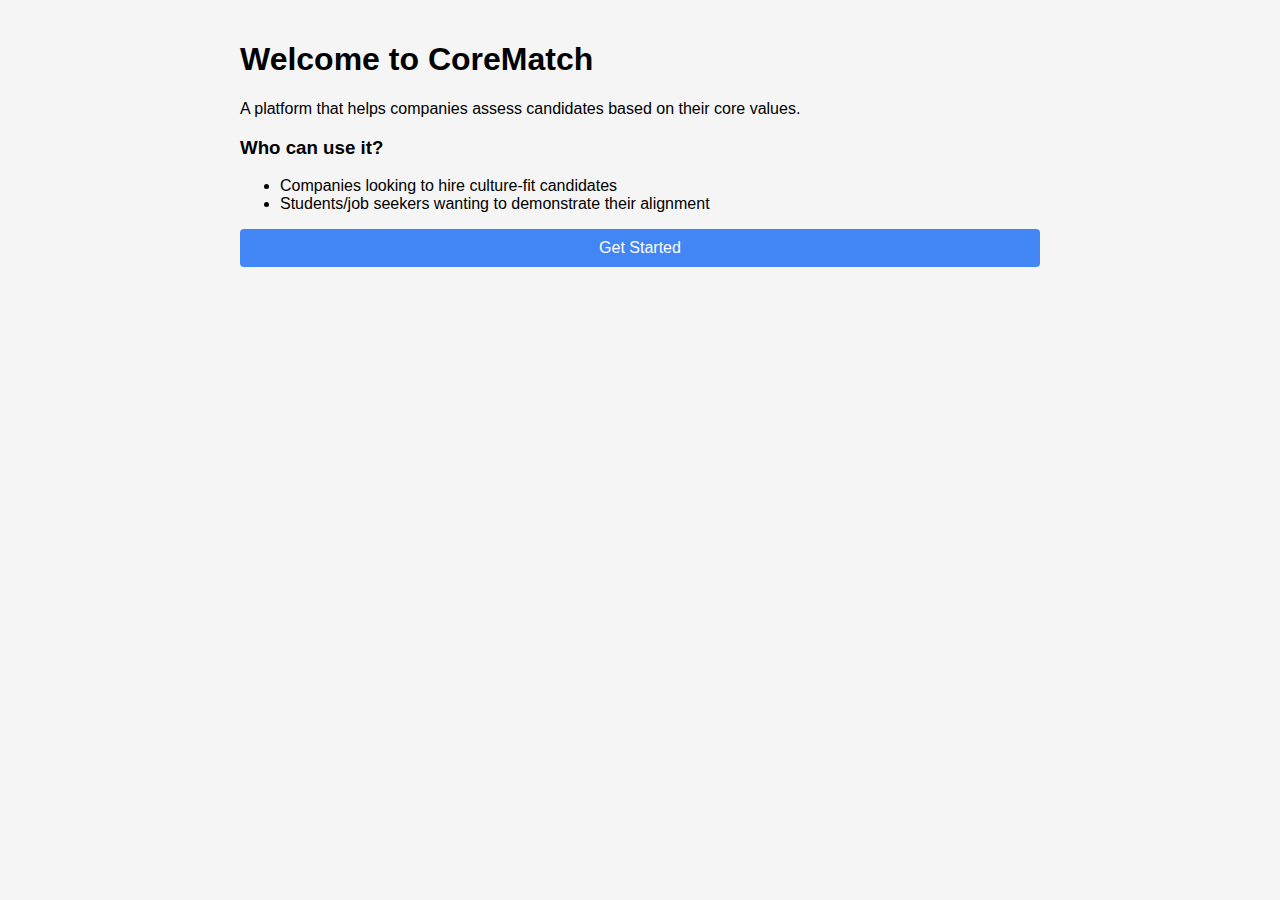
==== index.html @ 9e4e9c4c "Add files via upload" ====
<!DOCTYPE html>
<html lang="en">
<head>
    <meta charset="UTF-8">
    <meta name="viewport" content="width=device-width, initial-scale=1.0">
    <title>Core Values Assessment</title>
    <link rel="stylesheet" href="css/style.css">
</head>
<body>
    <div class="container">
        <h1>Welcome to CoreMatch</h1>
        <div class="description">
            <p>A platform that helps companies assess candidates based on their core values.</p>
            <h3>Who can use it?</h3>
            <ul>
                <li>Companies looking to hire culture-fit candidates</li>
                <li>Students/job seekers wanting to demonstrate their alignment</li>
            </ul>
            <button id="getStarted" class="btn">Get Started</button>
        </div>
    </div>
    <script src="js/landing.js"></script>
</body>
</html>
---- css/style.css ----
body {
    font-family: Arial, sans-serif;
    margin: 0;
    padding: 0;
    background-color: #f5f5f5;
}

.container {
    max-width: 800px;
    margin: 0 auto;
    padding: 20px;
}

.auth-container {
    background: white;
    padding: 30px;
    border-radius: 8px;
    box-shadow: 0 2px 10px rgba(0,0,0,0.1);
    max-width: 400px;
    margin: 50px auto;
}

input {
    width: 100%;
    padding: 10px;
    margin: 10px 0;
    border: 1px solid #ddd;
    border-radius: 4px;
    box-sizing: border-box;
}

input.error {
    border-color: red;
}

.btn {
    background-color: #4285f4;
    color: white;
    border: none;
    padding: 10px 15px;
    border-radius: 4px;
    cursor: pointer;
    width: 100%;
    font-size: 16px;
}

.btn:hover {
    background-color: #3367d6;
}

#message {
    margin-top: 15px;
    text-align: center;
}
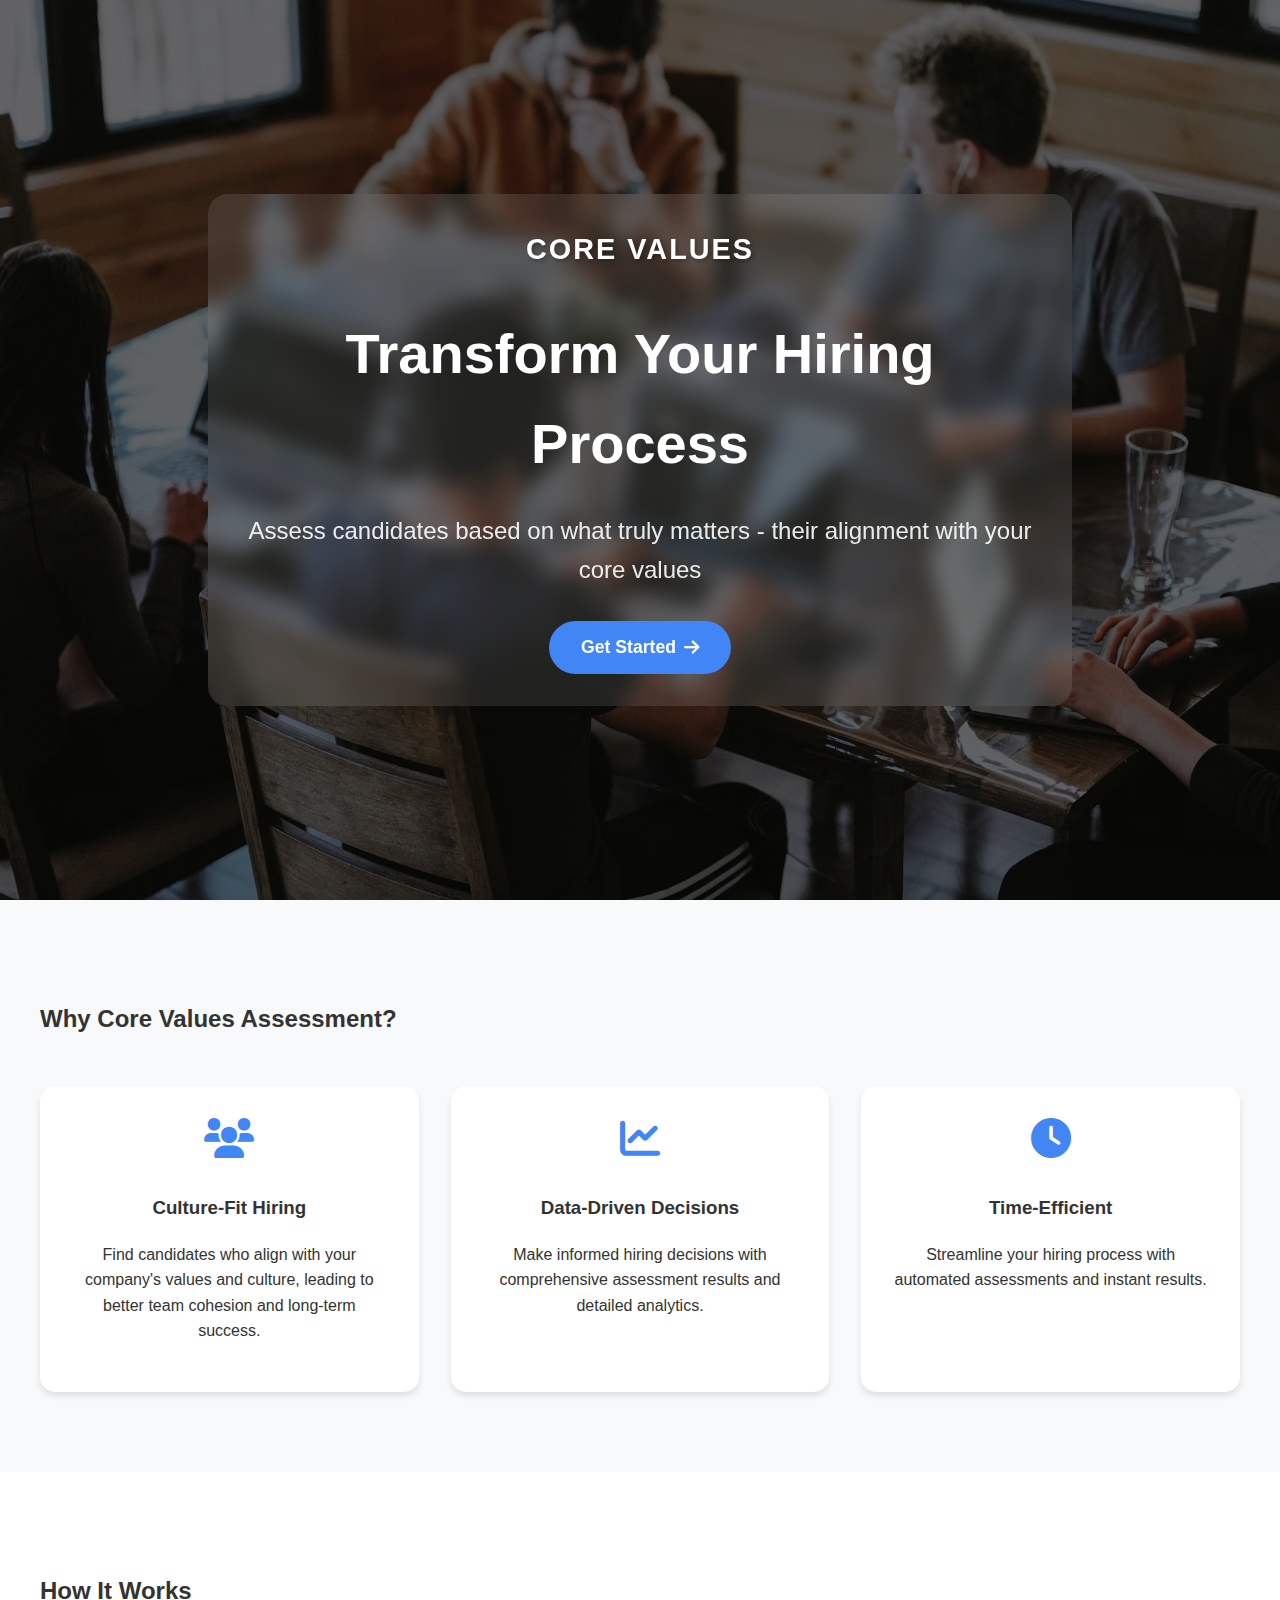
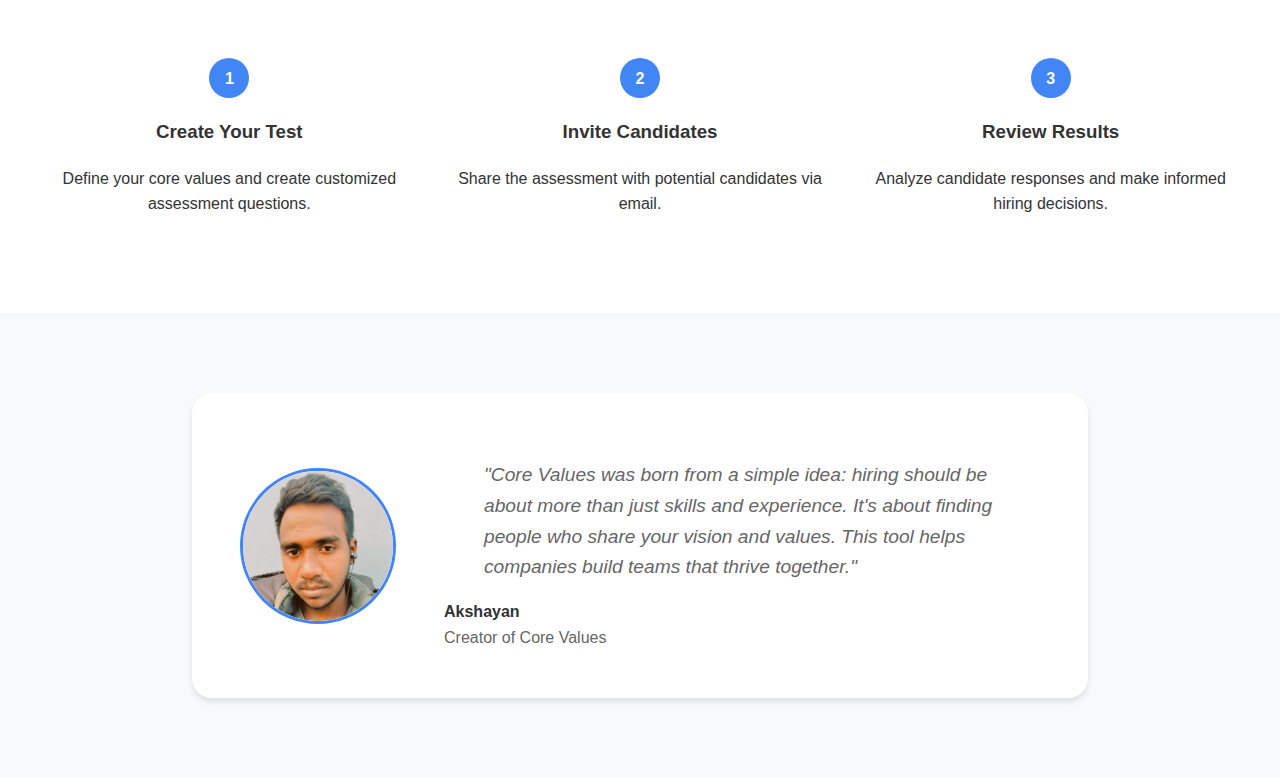
==== commit 5e8853ef: "Beautified the app" ====
--- a/index.html
+++ b/index.html
@@ -5,20 +5,87 @@
     <meta name="viewport" content="width=device-width, initial-scale=1.0">
     <title>Core Values Assessment</title>
     <link rel="stylesheet" href="css/style.css">
+    <link rel="stylesheet" href="https://cdnjs.cloudflare.com/ajax/libs/font-awesome/6.0.0/css/all.min.css">
 </head>
 <body>
-    <div class="container">
-        <h1>Welcome to CoreMatch</h1>
-        <div class="description">
-            <p>A platform that helps companies assess candidates based on their core values.</p>
-            <h3>Who can use it?</h3>
-            <ul>
-                <li>Companies looking to hire culture-fit candidates</li>
-                <li>Students/job seekers wanting to demonstrate their alignment</li>
-            </ul>
-            <button id="getStarted" class="btn">Get Started</button>
+    <!-- Hero Section -->
+    <section class="hero">
+        <div class="hero-content">
+            <div class="app-name">Core Values</div>
+            <h1>Transform Your Hiring Process</h1>
+            <p class="hero-subtitle">Assess candidates based on what truly matters - their alignment with your core values</p>
+            <button id="getStarted" class="btn btn-primary">
+                <span>Get Started</span>
+                <i class="fas fa-arrow-right"></i>
+            </button>
         </div>
-    </div>
+    </section>
+
+    <!-- Features Section -->
+    <section class="features">
+        <div class="container">
+            <h2>Why Core Values Assessment?</h2>
+            <div class="feature-grid">
+                <div class="feature-card">
+                    <i class="fas fa-users"></i>
+                    <h3>Culture-Fit Hiring</h3>
+                    <p>Find candidates who align with your company's values and culture, leading to better team cohesion and long-term success.</p>
+                </div>
+                <div class="feature-card">
+                    <i class="fas fa-chart-line"></i>
+                    <h3>Data-Driven Decisions</h3>
+                    <p>Make informed hiring decisions with comprehensive assessment results and detailed analytics.</p>
+                </div>
+                <div class="feature-card">
+                    <i class="fas fa-clock"></i>
+                    <h3>Time-Efficient</h3>
+                    <p>Streamline your hiring process with automated assessments and instant results.</p>
+                </div>
+            </div>
+        </div>
+    </section>
+
+    <!-- How It Works Section -->
+    <section class="how-it-works">
+        <div class="container">
+            <h2>How It Works</h2>
+            <div class="steps">
+                <div class="step">
+                    <div class="step-number">1</div>
+                    <h3>Create Your Test</h3>
+                    <p>Define your core values and create customized assessment questions.</p>
+                </div>
+                <div class="step">
+                    <div class="step-number">2</div>
+                    <h3>Invite Candidates</h3>
+                    <p>Share the assessment with potential candidates via email.</p>
+                </div>
+                <div class="step">
+                    <div class="step-number">3</div>
+                    <h3>Review Results</h3>
+                    <p>Analyze candidate responses and make informed hiring decisions.</p>
+                </div>
+            </div>
+        </div>
+    </section>
+
+    <!-- Testimonial Section -->
+    <section class="testimonial">
+        <div class="container">
+            <div class="testimonial-content">
+                <img src="images/akshayan.jpg" alt="Creator" class="creator-image">
+                <div class="testimonial-text">
+                    <blockquote>
+                        "Core Values was born from a simple idea: hiring should be about more than just skills and experience. It's about finding people who share your vision and values. This tool helps companies build teams that thrive together."
+                    </blockquote>
+                    <p class="creator-name">Akshayan</p>
+                    <p class="creator-title">Creator of Core Values</p>
+                </div>
+            </div>
+        </div>
+    </section>
+
+    <script src="js/utils.js"></script>
     <script src="js/landing.js"></script>
 </body>
 </html>--- a/css/style.css
+++ b/css/style.css
@@ -1,54 +1,246 @@
+/* Base Styles */
+:root {
+    --primary-color: #4285f4;
+    --secondary-color: #34a853;
+    --text-color: #333;
+    --light-text: #666;
+    --background: #f8f9fa;
+    --card-bg: #ffffff;
+}
+
 body {
-    font-family: Arial, sans-serif;
+    font-family: 'Inter', -apple-system, BlinkMacSystemFont, 'Segoe UI', Roboto, Oxygen, Ubuntu, Cantarell, sans-serif;
     margin: 0;
     padding: 0;
-    background-color: #f5f5f5;
+    color: var(--text-color);
+    line-height: 1.6;
+    overflow-x: hidden;
+}
+
+/* Hero Section */
+.hero {
+    height: 100vh;
+    background: linear-gradient(rgba(0, 0, 0, 0.5), rgba(0, 0, 0, 0.5)), url('../images/team.avif');
+    background-size: cover;
+    background-position: center;
+    display: flex;
+    align-items: center;
+    justify-content: center;
+    text-align: center;
+    color: white;
+    position: relative;
+}
+
+.hero-content {
+    max-width: 800px;
+    padding: 2rem;
+    background: rgba(255, 255, 255, 0.1);
+    backdrop-filter: blur(10px);
+    border-radius: 20px;
+    animation: fadeInUp 1s ease-out;
+}
+
+.app-name {
+    font-size: 1.8rem;
+    font-weight: 600;
+    color: white;
+    margin-bottom: 1rem;
+    text-transform: uppercase;
+    letter-spacing: 2px;
+    text-shadow: 2px 2px 4px rgba(0, 0, 0, 0.3);
+}
+
+.hero h1 {
+    font-size: 3.5rem;
+    margin-bottom: 1rem;
+    font-weight: 700;
+}
+
+.hero-subtitle {
+    font-size: 1.5rem;
+    margin-bottom: 2rem;
+    opacity: 0.9;
+}
+
+/* Features Section */
+.features {
+    padding: 5rem 0;
+    background: var(--background);
 }
 
 .container {
+    max-width: 1200px;
+    margin: 0 auto;
+    padding: 0 2rem;
+}
+
+.feature-grid {
+    display: grid;
+    grid-template-columns: repeat(auto-fit, minmax(300px, 1fr));
+    gap: 2rem;
+    margin-top: 3rem;
+}
+
+.feature-card {
+    background: var(--card-bg);
+    padding: 2rem;
+    border-radius: 15px;
+    box-shadow: 0 4px 6px rgba(0, 0, 0, 0.1);
+    transition: transform 0.3s ease;
+    text-align: center;
+}
+
+.feature-card:hover {
+    transform: translateY(-10px);
+}
+
+.feature-card i {
+    font-size: 2.5rem;
+    color: var(--primary-color);
+    margin-bottom: 1rem;
+}
+
+/* How It Works Section */
+.how-it-works {
+    padding: 5rem 0;
+    background: white;
+}
+
+.steps {
+    display: flex;
+    justify-content: space-between;
+    margin-top: 3rem;
+    gap: 2rem;
+}
+
+.step {
+    flex: 1;
+    text-align: center;
+    position: relative;
+}
+
+.step-number {
+    width: 40px;
+    height: 40px;
+    background: var(--primary-color);
+    color: white;
+    border-radius: 50%;
+    display: flex;
+    align-items: center;
+    justify-content: center;
+    margin: 0 auto 1rem;
+    font-weight: bold;
+}
+
+/* Testimonial Section */
+.testimonial {
+    padding: 5rem 0;
+    background: var(--background);
+}
+
+.testimonial-content {
+    display: flex;
+    align-items: center;
+    gap: 3rem;
     max-width: 800px;
     margin: 0 auto;
-    padding: 20px;
-}
-
-.auth-container {
-    background: white;
-    padding: 30px;
-    border-radius: 8px;
-    box-shadow: 0 2px 10px rgba(0,0,0,0.1);
-    max-width: 400px;
-    margin: 50px auto;
-}
-
-input {
-    width: 100%;
-    padding: 10px;
-    margin: 10px 0;
-    border: 1px solid #ddd;
-    border-radius: 4px;
-    box-sizing: border-box;
-}
-
-input.error {
-    border-color: red;
-}
-
+    background: var(--card-bg);
+    padding: 3rem;
+    border-radius: 20px;
+    box-shadow: 0 4px 6px rgba(0, 0, 0, 0.1);
+}
+
+.creator-image {
+    width: 150px;
+    height: 150px;
+    border-radius: 50%;
+    object-fit: cover;
+    border: 3px solid var(--primary-color);
+}
+
+.testimonial-text {
+    flex: 1;
+}
+
+blockquote {
+    font-size: 1.2rem;
+    font-style: italic;
+    margin-bottom: 1rem;
+    color: var(--light-text);
+}
+
+.creator-name {
+    font-weight: bold;
+    margin: 0;
+}
+
+.creator-title {
+    color: var(--light-text);
+    margin: 0;
+}
+
+/* Button Styles */
 .btn {
-    background-color: #4285f4;
-    color: white;
+    display: inline-flex;
+    align-items: center;
+    gap: 0.5rem;
+    padding: 1rem 2rem;
+    border-radius: 50px;
+    font-weight: 600;
+    text-decoration: none;
+    transition: all 0.3s ease;
+    cursor: pointer;
     border: none;
-    padding: 10px 15px;
-    border-radius: 4px;
-    cursor: pointer;
-    width: 100%;
-    font-size: 16px;
-}
-
-.btn:hover {
-    background-color: #3367d6;
-}
-
-#message {
-    margin-top: 15px;
-    text-align: center;
+}
+
+.btn-primary {
+    background: var(--primary-color);
+    color: white;
+    font-size: 1.1rem;
+}
+
+.btn-primary:hover {
+    background: #3367d6;
+    transform: translateY(-2px);
+    box-shadow: 0 4px 12px rgba(66, 133, 244, 0.3);
+}
+
+.btn-primary i {
+    transition: transform 0.3s ease;
+}
+
+.btn-primary:hover i {
+    transform: translateX(5px);
+}
+
+/* Animations */
+@keyframes fadeInUp {
+    from {
+        opacity: 0;
+        transform: translateY(20px);
+    }
+    to {
+        opacity: 1;
+        transform: translateY(0);
+    }
+}
+
+/* Responsive Design */
+@media (max-width: 768px) {
+    .hero h1 {
+        font-size: 2.5rem;
+    }
+    
+    .hero-subtitle {
+        font-size: 1.2rem;
+    }
+    
+    .testimonial-content {
+        flex-direction: column;
+        text-align: center;
+    }
+    
+    .steps {
+        flex-direction: column;
+    }
 }